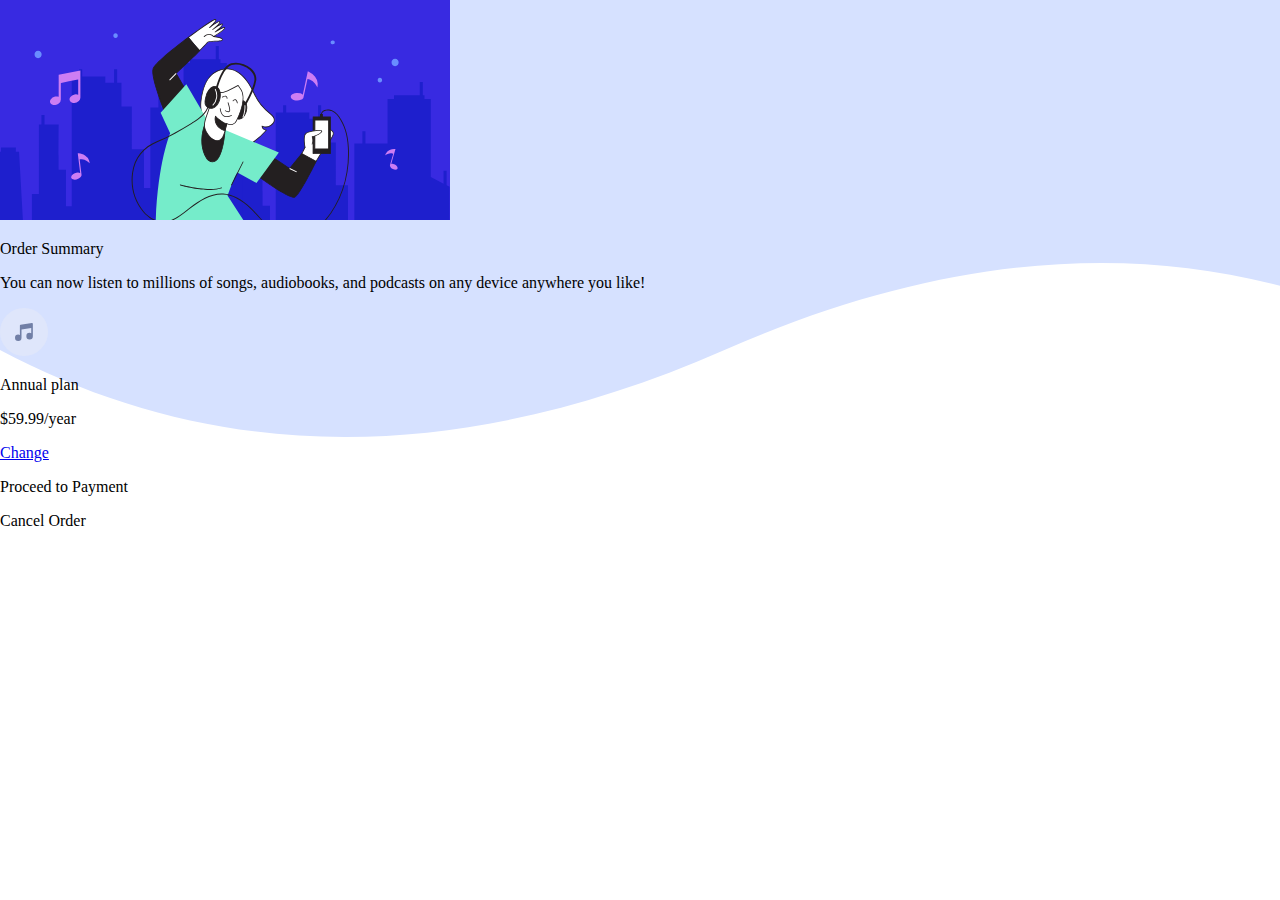
==== 3-proj-order/index.html @ 6a8672f0 "code index.html and start coding styles.css" ====
<!DOCTYPE html>
<html>
    <head>
        <meta charset="utf-8">
        <meta http-equiv="X-UA-Compatible" content="IE=edge">
        <title>3-proj-order</title>
        <meta name="description" content="third frontend mentor challenge project">
        <meta name="viewport" content="width=device-width, initial-scale=1">
        <link rel="stylesheet" href="styles.css">
        <link rel="icon" href="images/favicon-32x32.png">
    </head>
    <body>
        <div id="card">
            <div id="music-img">
                <img src="images/illustration-hero.svg" alt="music listener">
            </div>
            <div class="text">
                <p class="text heading">Order Summary</p>
                <p class="text paragraph">You can now listen to millions of songs, audiobooks, and podcasts on any device anywhere you like!</p>
            </div>
            <div class="sub-card">
                <img src="images/icon-music.svg" alt="music icon">
                <p class="text subs-plan">Annual plan</p>
                <p class="text price">$59.99/year</p>
                <a class="text change" href="#music-img">Change</a>
            </div>
            <div class="buttons">
                <p class="text button-1">Proceed to Payment</p>
                <p class="text button-2">Cancel Order</p>
            </div>
        </div>
    </body>
</html>
---- 3-proj-order/styles.css ----
@import url('https://fonts.googleapis.com/css2?family=Outfit&family=Red+Hat+Display:wght@500&display=swap');



body {
    background-image: url(images/pattern-background-desktop.svg);
    background-repeat: no-repeat;
    margin: 0px;
}




/* 
font-family: 'Red Hat Display', sans-serif; */

/* this project will need some media queries as there are different
    background for different devices */
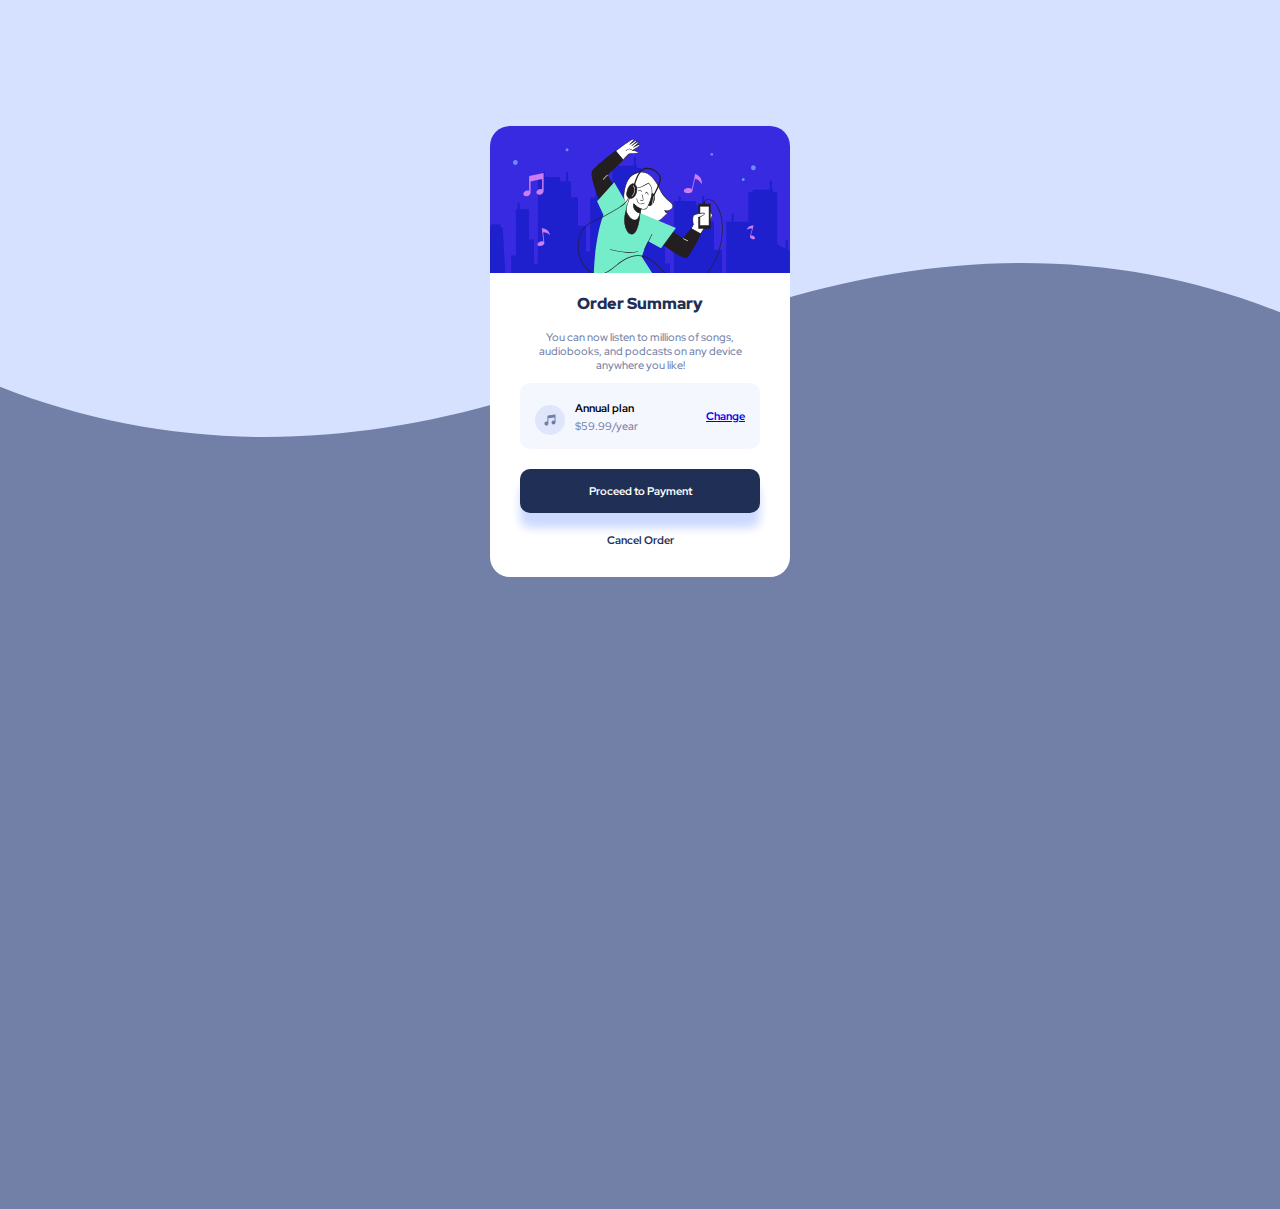
==== commit a50282de: "code styles.css, edit index.html, anchors and hover events need to be done" ====
--- a/3-proj-order/index.html
+++ b/3-proj-order/index.html
@@ -5,24 +5,26 @@
         <meta http-equiv="X-UA-Compatible" content="IE=edge">
         <title>3-proj-order</title>
         <meta name="description" content="third frontend mentor challenge project">
-        <meta name="viewport" content="width=device-width, initial-scale=1">
+        <meta name="viewport" content="width=1440, initial-scale=1">
         <link rel="stylesheet" href="styles.css">
         <link rel="icon" href="images/favicon-32x32.png">
     </head>
     <body>
         <div id="card">
-            <div id="music-img">
-                <img src="images/illustration-hero.svg" alt="music listener">
+            <div class="music-img">
+                <img id="music-img" src="images/illustration-hero.svg" alt="music listener">
             </div>
-            <div class="text">
+            <div id="text">
                 <p class="text heading">Order Summary</p>
                 <p class="text paragraph">You can now listen to millions of songs, audiobooks, and podcasts on any device anywhere you like!</p>
             </div>
             <div class="sub-card">
-                <img src="images/icon-music.svg" alt="music icon">
-                <p class="text subs-plan">Annual plan</p>
-                <p class="text price">$59.99/year</p>
-                <a class="text change" href="#music-img">Change</a>
+                <img id="music-favicon" src="images/icon-music.svg" alt="music icon">
+                <span class="text subs-plan plan-price">&nbsp;&nbsp;&nbsp;&nbsp;&nbsp;Annual plan<br>
+                    <span class="text price plan-price">&nbsp;&nbsp;&nbsp;&nbsp;&nbsp;$59.99/year</span>
+                    <a class="text change" href="#music-img">Change</a>
+                </span>
+                
             </div>
             <div class="buttons">
                 <p class="text button-1">Proceed to Payment</p>
--- a/3-proj-order/styles.css
+++ b/3-proj-order/styles.css
@@ -3,16 +3,103 @@
 
 
 body {
+    background-color: hsl(224, 23%, 55%);
     background-image: url(images/pattern-background-desktop.svg);
-    background-repeat: no-repeat;
+    background-repeat: repeat-x;
+    background-size: auto;
+    background-position: top center;
+}
+
+#card {
+    display: block;
+    width: 300px;
+    margin: 10% auto 50% auto;
+    background-color: white;
+    border-radius: 20px;
+    box-shadow: hsl(214, 50%, 11%);
+}
+
+#music-img {
+    width: 100%;
+    border-top-left-radius: 20px;
+    border-top-right-radius: 20px;
+}
+
+.text {
+    font-family: 'Red Hat Display', sans-serif;
+    text-align: center;
+    font-size: 16px;
+}
+
+#text {
+    padding-left: 15%;
+    padding-right: 15%;
+}
+
+.heading {
+    font-weight: 900;
+    color: hsl(223, 47%, 23%);
+}
+
+.paragraph, .price {
+    font-weight: 500;
+    font-size: 11px;
+    color:hsl(224, 23%, 55%);
+}
+
+.sub-card, .button-1, .button-2 {
+    background-color: hsl(225, 100%, 98%);
+    margin-left: 10%;
+    margin-right: 10%;
+    border-radius: 10px;
+    padding: 15px;
+    margin-bottom: 20px;
+}
+
+#music-favicon {
+    width: 30px;
+    float: left;
+    padding-top: 7px;
+}
+
+.subs-plan {
+    font-size: 11px;
+    font-weight: 700;
+    vertical-align: middle;
+    /* float: left; */
+}
+
+.change {
+    font-size: 11px;
+    font-weight: 700;
+    float: right;
+    margin-top: -7px;
+}
+
+.buttons {
+}
+
+.button-1 {
+    font-size: 11px; 
+    font-weight: 700;
+    color: white;
+    background-color: hsl(223, 47%, 23%);
+    box-shadow: 0px 15px 10px hsl(225, 100%, 90%);
+    margin-bottom: 5px;
+}
+
+.button-2 {
+    font-size: 11px;
+    font-weight: 700;
+    background-color: transparent;
+    padding-top: -20px;
+    padding-bottom: 10%;
+    color:hsl(223, 47%, 23%);
     margin: 0px;
 }
 
 
-
-
+/* this project will need some media queries as there are different
+    background for different devices */
 /* 
-font-family: 'Red Hat Display', sans-serif; */
-
-/* this project will need some media queries as there are different
-    background for different devices */+    button shadow */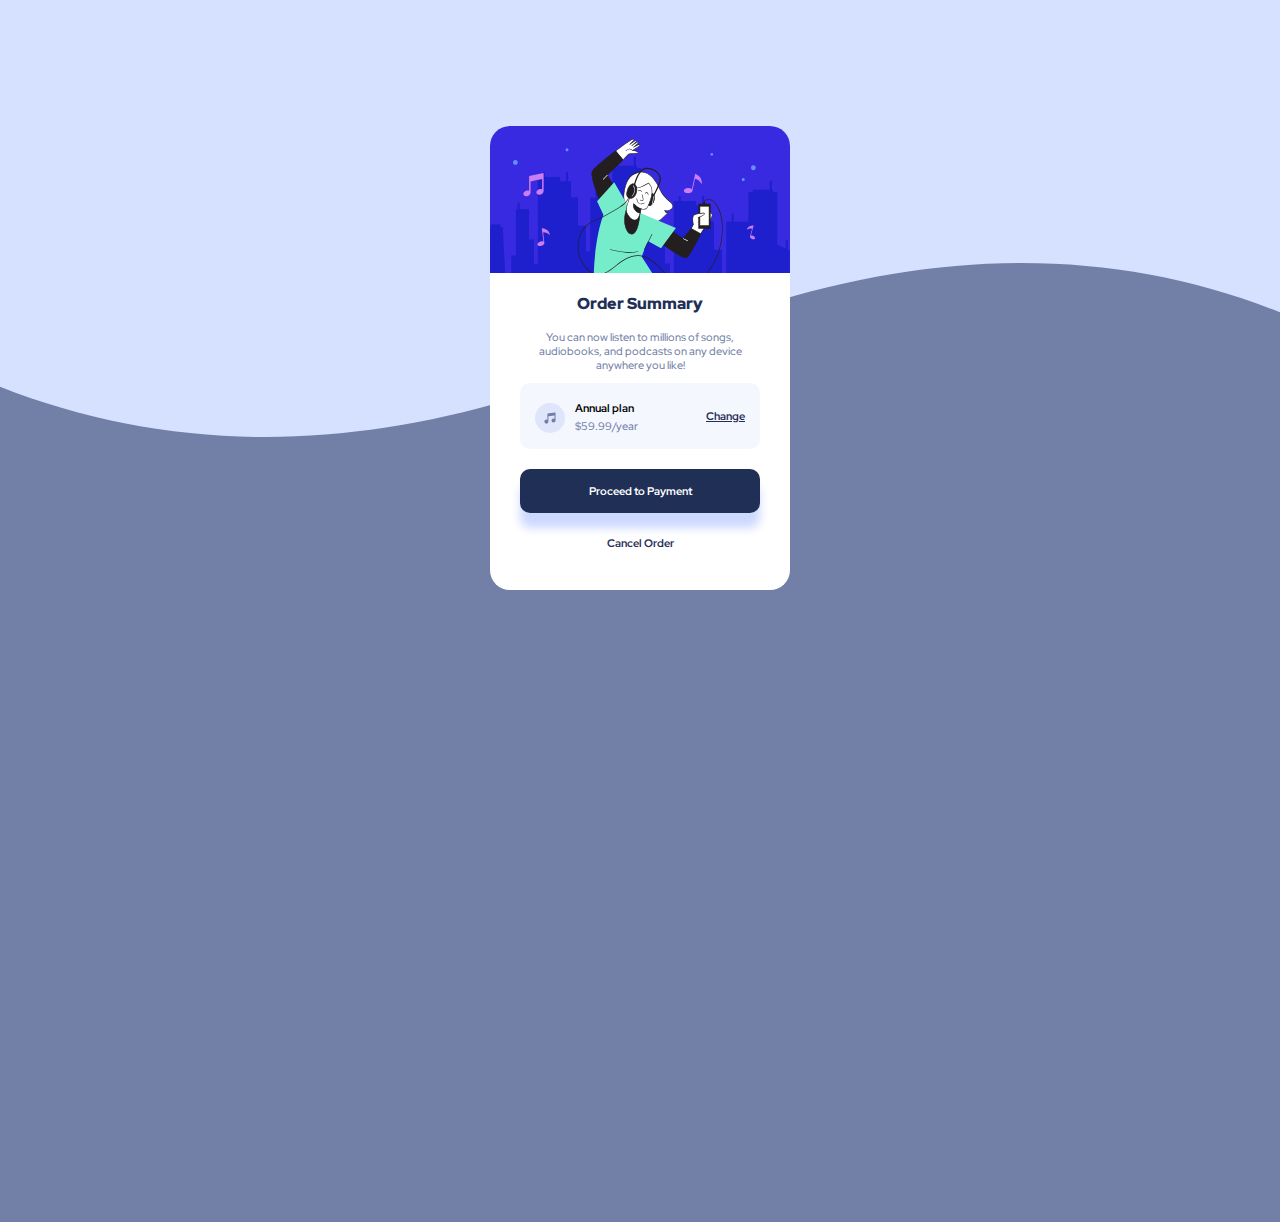
==== commit 13d512a7: "finished styles.css, edit index.html - css media queries skipped" ====
--- a/3-proj-order/index.html
+++ b/3-proj-order/index.html
@@ -27,8 +27,9 @@
                 
             </div>
             <div class="buttons">
-                <p class="text button-1">Proceed to Payment</p>
-                <p class="text button-2">Cancel Order</p>
+                <a class="text button-1" href="#music-img">Proceed to Payment</a>
+                <br>
+                <a class="text button-2" href="#music-img">Cancel Order</a>
             </div>
         </div>
     </body>
--- a/3-proj-order/styles.css
+++ b/3-proj-order/styles.css
@@ -17,6 +17,7 @@
     background-color: white;
     border-radius: 20px;
     box-shadow: hsl(214, 50%, 11%);
+    padding-bottom: 40px;
 }
 
 #music-img {
@@ -59,7 +60,7 @@
 #music-favicon {
     width: 30px;
     float: left;
-    padding-top: 7px;
+    padding-top: 5px;
 }
 
 .subs-plan {
@@ -69,34 +70,47 @@
     /* float: left; */
 }
 
-.change {
+.change, .change:visited {
     font-size: 11px;
     font-weight: 700;
     float: right;
     margin-top: -7px;
+    color: hsl(223, 47%, 23%);
 }
 
-.buttons {
+.change:hover {
+    text-decoration: none;
+}
+
+.button-1, .button-2 {
+    display: block;
+    text-decoration: none;
+    font-size: 11px;
+    font-weight: 700;
+
 }
 
 .button-1 {
-    font-size: 11px; 
-    font-weight: 700;
     color: white;
     background-color: hsl(223, 47%, 23%);
     box-shadow: 0px 15px 10px hsl(225, 100%, 90%);
     margin-bottom: 5px;
 }
 
-.button-2 {
-    font-size: 11px;
-    font-weight: 700;
+.button-1:hover {
+    opacity: 0.7;
+}
+
+.button-2 {   
     background-color: transparent;
-    padding-top: -20px;
-    padding-bottom: 10%;
+    padding-top: 0px;
+    padding-bottom: 0px;
+    margin-bottom: 100px;
     color:hsl(223, 47%, 23%);
     margin: 0px;
 }
+
+
 
 
 /* this project will need some media queries as there are different
